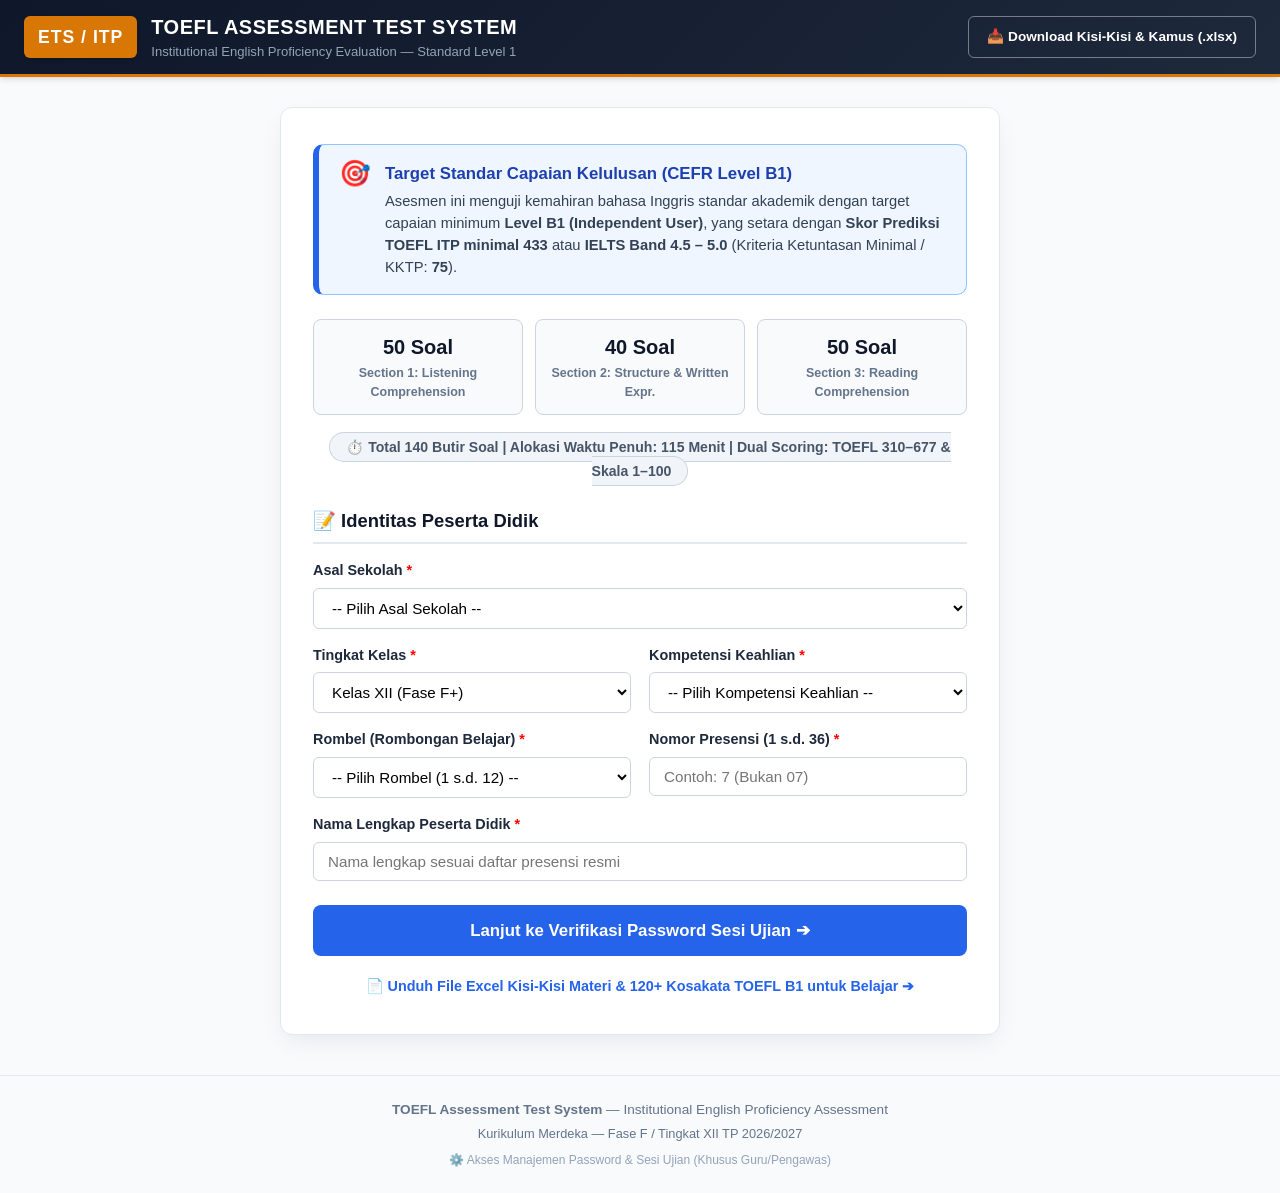
==== index.html @ 13f91c44 "feat: initial commit for TOEFL Assessment Test System (140 Authentic Questions, CEFR B1 Aligned)" ====
<!DOCTYPE html>
<html lang="id">
<head>
  <meta charset="UTF-8">
  <meta name="viewport" content="width=device-width, initial-scale=1.0">
  <title>TOEFL Assessment Test — Portal Asesmen Kemahiran Bahasa Inggris</title>
  <link rel="stylesheet" href="style.css">
  <style>
    .portal-card {
      max-width: 720px;
      margin: 30px auto;
      padding: 36px 32px;
      background: #ffffff;
      border-radius: 12px;
      box-shadow: 0 10px 25px -5px rgba(15, 23, 42, 0.08);
      border: 1.5px solid #e2e8f0;
    }
    .spec-grid {
      display: grid;
      grid-template-columns: repeat(3, 1fr);
      gap: 12px;
      margin: 20px 0;
    }
    .spec-item {
      background: #f8fafc;
      border: 1px solid #cbd5e1;
      border-radius: 8px;
      padding: 12px;
      text-align: center;
    }
    .spec-item .num {
      font-size: 1.25rem;
      font-weight: 800;
      color: #0f172a;
    }
    .spec-item .lbl {
      font-size: 0.78rem;
      color: #64748b;
      margin-top: 2px;
      font-weight: 600;
    }
    @media (max-width: 600px) {
      .spec-grid {
        grid-template-columns: 1fr;
      }
      .portal-card {
        padding: 24px 18px;
      }
    }
  </style>
</head>
<body>

  <!-- Neutral Academic Header -->
  <header>
    <div class="header-container">
      <div class="portal-brand">
        <div class="portal-logo-badge">ETS / ITP</div>
        <div class="brand-text">
          <h1>TOEFL ASSESSMENT TEST SYSTEM</h1>
          <p>Institutional English Proficiency Evaluation — Standard Level 1</p>
        </div>
      </div>
      <div class="header-actions">
        <a href="Kisi_Kisi_dan_Vocabulary_TOEFL_B1_Tingkat_XII.xlsx" download class="btn btn-outline" style="color: white; border-color: rgba(255,255,255,0.4); font-size: 0.85rem;">
          📥 Download Kisi-Kisi &amp; Kamus (.xlsx)
        </a>
      </div>
    </div>
  </header>

  <!-- Main Content -->
  <main>
    <div class="portal-card">
      
      <!-- Notice Box: CEFR Level B1 Target & IELTS Equivalence -->
      <div class="notice-box">
        <div class="notice-icon">🎯</div>
        <div>
          <div class="notice-title">Target Standar Capaian Kelulusan (CEFR Level B1)</div>
          <div class="notice-desc">
            Asesmen ini menguji kemahiran bahasa Inggris standar akademik dengan target capaian minimum <strong>Level B1 (Independent User)</strong>, yang setara dengan <strong>Skor Prediksi TOEFL ITP minimal 433</strong> atau <strong>IELTS Band 4.5 – 5.0</strong> (Kriteria Ketuntasan Minimal / KKTP: <strong>75</strong>).
          </div>
        </div>
      </div>

      <!-- Test Structure Summary -->
      <div class="spec-grid">
        <div class="spec-item">
          <div class="num">50 Soal</div>
          <div class="lbl">Section 1: Listening Comprehension</div>
        </div>
        <div class="spec-item">
          <div class="num">40 Soal</div>
          <div class="lbl">Section 2: Structure &amp; Written Expr.</div>
        </div>
        <div class="spec-item">
          <div class="num">50 Soal</div>
          <div class="lbl">Section 3: Reading Comprehension</div>
        </div>
      </div>

      <div style="text-align: center; margin: 18px 0 24px;">
        <span style="font-size: 0.88rem; font-weight: 700; color: #475569; background: #f1f5f9; padding: 6px 16px; border-radius: 20px; border: 1px solid #cbd5e1;">
          ⏱️ Total 140 Butir Soal | Alokasi Waktu Penuh: 115 Menit | Dual Scoring: TOEFL 310–677 &amp; Skala 1–100
        </span>
      </div>

      <!-- Student Identity Form -->
      <form id="portal-form" onsubmit="event.preventDefault(); goToVerification();">
        <h3 style="font-size: 1.15rem; color: var(--primary-navy); margin-bottom: 16px; border-bottom: 2px solid #e2e8f0; padding-bottom: 8px;">
          📝 Identitas Peserta Didik
        </h3>

        <!-- Asal Sekolah -->
        <div class="form-group" style="margin-bottom: 16px;">
          <label for="input-sekolah">Asal Sekolah <span style="color:red;">*</span></label>
          <select id="input-sekolah" class="form-control" required>
            <option value="">-- Pilih Asal Sekolah --</option>
            <option value="SMK Negeri 2 Pati">SMK Negeri 2 Pati</option>
            <option value="SMA Negeri 1 Bae Kudus">SMA Negeri 1 Bae Kudus</option>
          </select>
        </div>

        <div class="form-row">
          <!-- Tingkat Kelas (Default XII) -->
          <div class="form-group">
            <label for="input-tingkat">Tingkat Kelas <span style="color:red;">*</span></label>
            <select id="input-tingkat" class="form-control" required>
              <option value="X">Kelas X (Fase E)</option>
              <option value="XI">Kelas XI (Fase F)</option>
              <option value="XII" selected>Kelas XII (Fase F+)</option>
            </select>
          </div>

          <!-- Kompetensi Keahlian -->
          <div class="form-group">
            <label for="input-keahlian">Kompetensi Keahlian <span style="color:red;">*</span></label>
            <select id="input-keahlian" class="form-control" required>
              <option value="">-- Pilih Kompetensi Keahlian --</option>
              <option value="Umum">Umum / Reguler (SMA)</option>
              <option value="B">B — Desain Pemodelan &amp; Informasi Bangunan / DPIB</option>
              <option value="E">E — Teknik Elektronika (TAV / TEI)</option>
              <option value="L">L — Teknik Ketenagalistrikan (TITL)</option>
              <option value="M">M — Teknik Mesin (TPM)</option>
              <option value="O">O — Teknik Otomotif (TKRO / TBSM)</option>
              <option value="D">D — Desain Komunikasi Visual (DKV)</option>
            </select>
          </div>
        </div>

        <div class="form-row">
          <!-- Rombel (1 - 12) -->
          <div class="form-group">
            <label for="input-rombel">Rombel (Rombongan Belajar) <span style="color:red;">*</span></label>
            <select id="input-rombel" class="form-control" required>
              <option value="">-- Pilih Rombel (1 s.d. 12) --</option>
              <option value="1">Rombel 1</option>
              <option value="2">Rombel 2</option>
              <option value="3">Rombel 3</option>
              <option value="4">Rombel 4</option>
              <option value="5">Rombel 5</option>
              <option value="6">Rombel 6</option>
              <option value="7">Rombel 7</option>
              <option value="8">Rombel 8</option>
              <option value="9">Rombel 9</option>
              <option value="10">Rombel 10</option>
              <option value="11">Rombel 11</option>
              <option value="12">Rombel 12</option>
            </select>
          </div>

          <!-- Nomor Presensi -->
          <div class="form-group">
            <label for="input-presensi">Nomor Presensi (1 s.d. 36) <span style="color:red;">*</span></label>
            <input type="text" id="input-presensi" class="form-control" placeholder="Contoh: 7 (Bukan 07)" maxlength="2" required oninput="validatePresensi(this)">
          </div>
        </div>

        <!-- Nama Lengkap -->
        <div class="form-group" style="margin-bottom: 24px;">
          <label for="input-nama">Nama Lengkap Peserta Didik <span style="color:red;">*</span></label>
          <input type="text" id="input-nama" class="form-control" placeholder="Nama lengkap sesuai daftar presensi resmi" required>
        </div>

        <!-- Submit Button -->
        <button type="submit" class="btn btn-primary btn-block" style="padding: 14px; font-size: 1.05rem; border-radius: 8px;">
          Lanjut ke Verifikasi Password Sesi Ujian ➔
        </button>

        <div style="text-align: center; margin-top: 18px;">
          <a href="Kisi_Kisi_dan_Vocabulary_TOEFL_B1_Tingkat_XII.xlsx" download style="color: #2563eb; font-weight: 700; text-decoration: none; font-size: 0.9rem; display: inline-flex; align-items: center; gap: 6px;">
            📄 Unduh File Excel Kisi-Kisi Materi &amp; 120+ Kosakata TOEFL B1 untuk Belajar ➔
          </a>
        </div>
      </form>
    </div>
  </main>

  <!-- Footer -->
  <footer>
    <p><strong>TOEFL Assessment Test System</strong> — Institutional English Proficiency Assessment</p>
    <p style="font-size: 0.8rem; margin-top: 4px;">Kurikulum Merdeka — Fase F / Tingkat XII TP 2026/2027</p>
    <p style="font-size: 0.75rem; margin-top: 8px;">
      <a href="pass.html" style="color: #94a3b8; text-decoration: none;">⚙️ Akses Manajemen Password &amp; Sesi Ujian (Khusus Guru/Pengawas)</a>
    </p>
  </footer>

  <script>
    // Validasi presensi: angka 1 s.d. 36 tanpa awalan nol
    function validatePresensi(input) {
      let val = input.value.replace(/\D/g, '');
      if (val.startsWith('0')) {
        val = val.replace(/^0+/, '');
      }
      let num = parseInt(val, 10);
      if (num > 36) val = '36';
      input.value = val;
    }

    // Load data tersimpan jika siswa me-refresh
    window.addEventListener('DOMContentLoaded', () => {
      const saved = localStorage.getItem('toefl_student_info');
      if (saved) {
        try {
          const data = JSON.parse(saved);
          if (data.sekolah) document.getElementById('input-sekolah').value = data.sekolah;
          if (data.tingkat) document.getElementById('input-tingkat').value = data.tingkat;
          if (data.keahlian) document.getElementById('input-keahlian').value = data.keahlian;
          if (data.rombel) document.getElementById('input-rombel').value = data.rombel;
          if (data.presensi) document.getElementById('input-presensi').value = data.presensi;
          if (data.nama) document.getElementById('input-nama').value = data.nama;
        } catch(e) {}
      }
    });

    // Pindah ke verifikasi password sesi
    function goToVerification() {
      const sekolah = document.getElementById('input-sekolah').value;
      const tingkat = document.getElementById('input-tingkat').value;
      const keahlian = document.getElementById('input-keahlian').value;
      const rombel = document.getElementById('input-rombel').value;
      const presensi = document.getElementById('input-presensi').value.trim();
      const nama = document.getElementById('input-nama').value.trim();

      if (!sekolah || !tingkat || !keahlian || !rombel || !presensi || !nama) {
        alert("Harap lengkapi seluruh kolom identitas peserta didik!");
        return;
      }

      const studentInfo = {
        sekolah,
        tingkat,
        keahlian,
        rombel,
        presensi,
        nama
      };

      // Simpan ke localStorage dan sessionStorage
      localStorage.setItem('toefl_student_info', JSON.stringify(studentInfo));
      sessionStorage.setItem('toefl_student_info', JSON.stringify(studentInfo));

      window.location.href = 'masuk-toefl.html';
    }
  </script>
</body>
</html>
---- style.css ----
/* ==========================================================================
   TOEFL Assessment Test — Institutional English Proficiency System
   Stylesheet (Modern Academic, Neutral, Clean, Responsive)
   ========================================================================== */

:root {
  --primary-navy: #0f172a;
  --secondary-navy: #1e293b;
  --accent-blue: #2563eb;
  --accent-gold: #d97706;
  --accent-gold-light: #fef3c7;
  --success-emerald: #059669;
  --success-bg: #ecfdf5;
  --warning-amber: #f59e0b;
  --danger-rose: #e11d48;
  --bg-slate: #f8fafc;
  --card-white: #ffffff;
  --border-light: #e2e8f0;
  --border-dark: #cbd5e1;
  --text-dark: #0f172a;
  --text-muted: #64748b;
  --font-sans: 'Inter', -apple-system, BlinkMacSystemFont, 'Segoe UI', Roboto, Helvetica, Arial, sans-serif;
  --font-serif: 'Georgia', 'Cambria', 'Times New Roman', serif;
  --shadow-sm: 0 1px 3px rgba(0,0,0,0.08);
  --shadow-md: 0 4px 6px -1px rgba(0,0,0,0.1), 0 2px 4px -2px rgba(0,0,0,0.06);
  --shadow-lg: 0 10px 15px -3px rgba(0,0,0,0.1), 0 4px 6px -4px rgba(0,0,0,0.05);
  --radius-sm: 6px;
  --radius-md: 10px;
  --radius-lg: 14px;
}

* {
  box-sizing: border-box;
  margin: 0;
  padding: 0;
}

body {
  font-family: var(--font-sans);
  background-color: var(--bg-slate);
  color: var(--text-dark);
  line-height: 1.5;
  -webkit-font-smoothing: antialiased;
}

/* Header & Neutral Navigation */
header {
  background: linear-gradient(135deg, var(--primary-navy) 0%, var(--secondary-navy) 100%);
  color: #ffffff;
  border-bottom: 3px solid var(--accent-gold);
  position: sticky;
  top: 0;
  z-index: 100;
  box-shadow: var(--shadow-md);
}

.header-container {
  max-width: 1300px;
  margin: 0 auto;
  padding: 12px 24px;
  display: flex;
  justify-content: space-between;
  align-items: center;
  flex-wrap: wrap;
  gap: 12px;
}

.portal-brand {
  display: flex;
  align-items: center;
  gap: 14px;
}

.portal-logo-badge {
  background: var(--accent-gold);
  color: #ffffff;
  font-weight: 800;
  font-size: 1.1rem;
  letter-spacing: 1px;
  padding: 8px 14px;
  border-radius: var(--radius-sm);
  box-shadow: 0 2px 4px rgba(0,0,0,0.2);
}

.brand-text h1 {
  font-size: 1.25rem;
  font-weight: 700;
  letter-spacing: 0.5px;
  color: #ffffff;
}

.brand-text p {
  font-size: 0.82rem;
  color: #94a3b8;
}

.header-actions {
  display: flex;
  align-items: center;
  gap: 12px;
}

.timer-box {
  display: flex;
  align-items: center;
  gap: 8px;
  background: rgba(15, 23, 42, 0.7);
  border: 1px solid rgba(255, 255, 255, 0.25);
  padding: 6px 14px;
  border-radius: 20px;
  font-weight: 700;
  font-size: 1.05rem;
  color: #f8fafc;
  font-family: 'Courier New', Courier, monospace;
}

.timer-box.timer-warning {
  background: #b91c1c;
  color: #ffffff;
  animation: pulseWarning 1.2s infinite;
  border-color: #f87171;
}

@keyframes pulseWarning {
  0% { transform: scale(1); }
  50% { transform: scale(1.04); }
  100% { transform: scale(1); }
}

.badge-mode {
  padding: 5px 12px;
  border-radius: 20px;
  font-size: 0.8rem;
  font-weight: 700;
  background: rgba(255, 255, 255, 0.12);
  border: 1px solid rgba(255, 255, 255, 0.3);
  color: #ffffff;
}

/* Main Container */
main {
  max-width: 1300px;
  margin: 20px auto;
  padding: 0 16px;
}

/* Cards & Layout */
.card {
  background: var(--card-white);
  border: 1.5px solid var(--border-light);
  border-radius: var(--radius-md);
  box-shadow: var(--shadow-sm);
  padding: 24px;
}

/* Notice / Target Banner */
.notice-box {
  background: #eff6ff;
  border: 1.5px solid #93c5fd;
  border-left: 6px solid #2563eb;
  border-radius: var(--radius-md);
  padding: 16px 20px;
  margin-bottom: 24px;
  display: flex;
  align-items: flex-start;
  gap: 14px;
}

.notice-icon {
  font-size: 1.6rem;
  line-height: 1;
}

.notice-title {
  font-size: 1.05rem;
  font-weight: 700;
  color: #1e40af;
  margin-bottom: 4px;
}

.notice-desc {
  font-size: 0.92rem;
  color: #334155;
  line-height: 1.5;
}

/* Forms */
.form-row {
  display: grid;
  grid-template-columns: repeat(auto-fit, minmax(260px, 1fr));
  gap: 18px;
  margin-bottom: 16px;
}

.form-group {
  display: flex;
  flex-direction: column;
  gap: 6px;
}

.form-group label {
  font-weight: 700;
  font-size: 0.9rem;
  color: var(--secondary-navy);
}

.form-control {
  padding: 10px 14px;
  font-size: 0.95rem;
  font-family: inherit;
  border: 1.5px solid var(--border-dark);
  border-radius: var(--radius-sm);
  background-color: #ffffff;
  transition: border-color 0.2s, box-shadow 0.2s;
}

.form-control:focus {
  outline: none;
  border-color: var(--accent-blue);
  box-shadow: 0 0 0 3px rgba(37, 99, 235, 0.15);
}

/* Buttons */
.btn {
  display: inline-flex;
  align-items: center;
  justify-content: center;
  gap: 8px;
  padding: 10px 18px;
  font-size: 0.95rem;
  font-weight: 700;
  font-family: inherit;
  border-radius: var(--radius-sm);
  border: 1px solid transparent;
  cursor: pointer;
  transition: all 0.2s;
  text-decoration: none;
}

.btn-primary {
  background: var(--accent-blue);
  color: #ffffff;
}
.btn-primary:hover {
  background: #1d4ed8;
}

.btn-gold {
  background: linear-gradient(135deg, #d97706 0%, #b45309 100%);
  color: #ffffff;
  box-shadow: 0 4px 6px -1px rgba(217, 119, 6, 0.25);
}
.btn-gold:hover {
  background: linear-gradient(135deg, #b45309 0%, #92400e 100%);
}

.btn-outline {
  background: transparent;
  border-color: var(--border-dark);
  color: var(--secondary-navy);
}
.btn-outline:hover {
  background: #f1f5f9;
  border-color: #94a3b8;
}

.btn-success {
  background: var(--success-emerald);
  color: #ffffff;
}
.btn-success:hover {
  background: #047857;
}

.btn-block {
  width: 100%;
}

/* Section Switcher Tabs in Exam */
.section-nav-container {
  display: flex;
  gap: 8px;
  background: #ffffff;
  border: 1.5px solid var(--border-light);
  border-radius: var(--radius-md);
  padding: 8px;
  margin-bottom: 20px;
  box-shadow: var(--shadow-sm);
  overflow-x: auto;
}

.section-tab-btn {
  flex: 1;
  min-width: 200px;
  padding: 10px 16px;
  border-radius: var(--radius-sm);
  border: 1px solid transparent;
  background: #f8fafc;
  color: var(--text-muted);
  font-weight: 700;
  font-size: 0.88rem;
  cursor: pointer;
  display: flex;
  align-items: center;
  justify-content: space-between;
  transition: all 0.2s;
}

.section-tab-btn:hover {
  background: #f1f5f9;
  color: var(--text-dark);
}

.section-tab-btn.active {
  background: #eff6ff;
  border-color: #bfdbfe;
  color: #1e40af;
  box-shadow: 0 2px 4px rgba(37, 99, 235, 0.08);
}

.section-tab-btn .badge-count {
  font-size: 0.75rem;
  background: rgba(0,0,0,0.06);
  padding: 2px 8px;
  border-radius: 12px;
}
.section-tab-btn.active .badge-count {
  background: #2563eb;
  color: #ffffff;
}

/* Exam Layout */
.exam-layout {
  display: grid;
  grid-template-columns: 1fr 340px;
  gap: 20px;
  align-items: start;
}

@media (max-width: 960px) {
  .exam-layout {
    grid-template-columns: 1fr;
  }
}

/* Question Header */
.question-header {
  display: flex;
  justify-content: space-between;
  align-items: center;
  padding-bottom: 14px;
  margin-bottom: 18px;
  border-bottom: 1.5px solid var(--border-light);
  flex-wrap: wrap;
  gap: 10px;
}

.q-meta {
  display: flex;
  align-items: center;
  gap: 10px;
}

.q-number-pill {
  font-weight: 800;
  font-size: 0.95rem;
  color: #ffffff;
  background: var(--primary-navy);
  padding: 4px 12px;
  border-radius: 6px;
}

.q-section-pill {
  font-weight: 600;
  font-size: 0.82rem;
  color: var(--accent-gold);
  background: var(--accent-gold-light);
  padding: 4px 10px;
  border-radius: 6px;
}

/* Audio Player Card for Listening */
.audio-player-card {
  background: linear-gradient(135deg, #f8fafc 0%, #f1f5f9 100%);
  border: 1.5px solid #cbd5e1;
  border-radius: var(--radius-md);
  padding: 18px 20px;
  margin-bottom: 20px;
  display: flex;
  flex-direction: column;
  gap: 12px;
}

.audio-controls {
  display: flex;
  align-items: center;
  gap: 14px;
  flex-wrap: wrap;
}

.btn-play-audio {
  background: linear-gradient(135deg, #1e3a8a 0%, #1e40af 100%);
  color: #ffffff;
  border: none;
  padding: 10px 20px;
  border-radius: 8px;
  font-weight: 700;
  font-size: 0.95rem;
  cursor: pointer;
  display: flex;
  align-items: center;
  gap: 8px;
  transition: transform 0.1s, background 0.2s;
  box-shadow: 0 4px 6px -1px rgba(30, 58, 138, 0.25);
}

.btn-play-audio:hover {
  background: #1d4ed8;
  transform: translateY(-1px);
}

.btn-play-audio.playing {
  background: #dc2626;
  animation: pulseAudio 1.5s infinite;
}

@keyframes pulseAudio {
  0% { box-shadow: 0 0 0 0 rgba(220, 38, 38, 0.4); }
  70% { box-shadow: 0 0 0 10px rgba(220, 38, 38, 0); }
  100% { box-shadow: 0 0 0 0 rgba(220, 38, 38, 0); }
}

.audio-status-text {
  font-size: 0.88rem;
  color: var(--text-muted);
  font-weight: 600;
}

/* Stimulus Passage Viewer for Reading */
.stimulus-card {
  background: #ffffff;
  border: 1.5px solid #cbd5e1;
  border-radius: var(--radius-md);
  padding: 24px;
  margin-bottom: 22px;
  box-shadow: inset 0 2px 4px rgba(0,0,0,0.02);
}

.stimulus-title {
  font-size: 1.15rem;
  font-weight: 800;
  color: var(--primary-navy);
  margin-bottom: 6px;
}

.stimulus-source {
  font-size: 0.8rem;
  color: #64748b;
  font-style: italic;
  margin-bottom: 16px;
  padding-bottom: 10px;
  border-bottom: 1px solid #e2e8f0;
}

.stimulus-body {
  font-family: var(--font-serif);
  font-size: 1.05rem;
  line-height: 1.75;
  color: #1e293b;
}

.stimulus-body p {
  margin-bottom: 14px;
  text-align: justify;
}

.line-num {
  font-family: 'Courier New', Courier, monospace;
  font-size: 0.75rem;
  font-weight: 700;
  color: #94a3b8;
  user-select: none;
  margin-right: 8px;
  padding: 2px 4px;
  background: #f1f5f9;
  border-radius: 4px;
}

/* Structure Part B: Underlined Error Identification Formatting */
.toefl-err {
  display: inline-block;
  text-decoration: underline;
  text-decoration-thickness: 1.5px;
  text-underline-offset: 4px;
  font-weight: 600;
  position: relative;
  padding: 0 4px;
}

.toefl-err::after {
  content: "(" attr(data-opt) ")";
  display: block;
  font-size: 0.72rem;
  font-weight: 800;
  color: #1e40af;
  text-align: center;
  line-height: 1;
  margin-top: 2px;
  text-decoration: none;
}

/* Question Prompt */
.question-prompt {
  font-size: 1.05rem;
  font-weight: 600;
  color: var(--text-dark);
  margin-bottom: 18px;
  line-height: 1.6;
}

/* Options Container */
.options-grid {
  display: flex;
  flex-direction: column;
  gap: 10px;
}

.option-card {
  display: flex;
  align-items: flex-start;
  gap: 12px;
  padding: 12px 16px;
  background: #ffffff;
  border: 1.5px solid var(--border-light);
  border-radius: var(--radius-sm);
  cursor: pointer;
  transition: all 0.15s ease;
  user-select: none;
}

.option-card:hover {
  background: #f8fafc;
  border-color: #94a3b8;
}

.option-card.selected {
  background: #eff6ff;
  border-color: #2563eb;
  box-shadow: 0 0 0 1px #2563eb;
}

.opt-badge {
  flex-shrink: 0;
  width: 28px;
  height: 28px;
  display: flex;
  align-items: center;
  justify-content: center;
  background: #f1f5f9;
  border: 1.5px solid #cbd5e1;
  border-radius: 50%;
  font-weight: 700;
  font-size: 0.88rem;
  color: var(--secondary-navy);
  transition: all 0.15s;
}

.option-card.selected .opt-badge {
  background: #2563eb;
  border-color: #2563eb;
  color: #ffffff;
}

.opt-text {
  font-size: 0.96rem;
  color: #1e293b;
  line-height: 1.5;
  padding-top: 2px;
}

/* Action Navigation Buttons */
.q-actions-bar {
  display: flex;
  justify-content: space-between;
  align-items: center;
  margin-top: 24px;
  padding-top: 18px;
  border-top: 1.5px solid var(--border-light);
  flex-wrap: wrap;
  gap: 10px;
}

/* Right Navigation Sidebar: 140 Questions Grid */
.nav-sidebar {
  position: sticky;
  top: 80px;
  display: flex;
  flex-direction: column;
  gap: 14px;
}

.nav-grid-box {
  background: #ffffff;
  border: 1.5px solid var(--border-light);
  border-radius: var(--radius-md);
  padding: 18px;
  box-shadow: var(--shadow-sm);
}

.nav-grid-header {
  display: flex;
  justify-content: space-between;
  align-items: center;
  margin-bottom: 12px;
  font-size: 0.88rem;
  font-weight: 700;
  color: var(--secondary-navy);
}

.nav-legend {
  display: flex;
  flex-wrap: wrap;
  gap: 10px;
  margin-bottom: 14px;
  padding-bottom: 12px;
  border-bottom: 1px solid #e2e8f0;
  font-size: 0.78rem;
  color: var(--text-muted);
}

.legend-item {
  display: flex;
  align-items: center;
  gap: 6px;
}

.legend-dot {
  width: 12px;
  height: 12px;
  border-radius: 3px;
}

.q-grid {
  display: grid;
  grid-template-columns: repeat(5, 1fr);
  gap: 6px;
  max-height: 380px;
  overflow-y: auto;
  padding-right: 4px;
}

.q-grid-btn {
  aspect-ratio: 1;
  border: 1.5px solid #cbd5e1;
  background: #ffffff;
  border-radius: 6px;
  font-size: 0.8rem;
  font-weight: 700;
  color: var(--secondary-navy);
  cursor: pointer;
  display: flex;
  align-items: center;
  justify-content: center;
  transition: all 0.1s;
  position: relative;
}

.q-grid-btn:hover {
  border-color: #64748b;
  background: #f8fafc;
}

.q-grid-btn.current {
  background: #0f172a !important;
  color: #ffffff !important;
  border-color: #0f172a !important;
  box-shadow: 0 0 0 2px #d97706;
}

.q-grid-btn.answered {
  background: #ecfdf5;
  border-color: #10b981;
  color: #065f46;
}

.q-grid-btn.flagged {
  background: #fef3c7;
  border-color: #f59e0b;
  color: #92400e;
}

.q-grid-btn.flagged::after {
  content: "";
  position: absolute;
  top: 2px;
  right: 2px;
  width: 6px;
  height: 6px;
  background: #d97706;
  border-radius: 50%;
}

/* Modals & Popups */
.modal-overlay {
  position: fixed;
  inset: 0;
  background: rgba(15, 23, 42, 0.75);
  backdrop-filter: blur(4px);
  z-index: 1000;
  display: none;
  align-items: center;
  justify-content: center;
  padding: 20px;
}

.modal-content {
  background: #ffffff;
  border-radius: var(--radius-lg);
  max-width: 620px;
  width: 100%;
  max-height: 90vh;
  overflow-y: auto;
  box-shadow: 0 25px 50px -12px rgba(0,0,0,0.25);
  border: 1px solid #cbd5e1;
  padding: 30px;
}

/* Score Certificate Modal */
.score-card {
  text-align: center;
  padding: 10px 0;
}

.score-badge-circle {
  width: 130px;
  height: 130px;
  margin: 0 auto 16px;
  border-radius: 50%;
  background: linear-gradient(135deg, #1e3a8a 0%, #0f172a 100%);
  border: 4px solid var(--accent-gold);
  color: #ffffff;
  display: flex;
  flex-direction: column;
  align-items: center;
  justify-content: center;
  box-shadow: var(--shadow-md);
}

.score-badge-circle .num {
  font-size: 2.2rem;
  font-weight: 800;
  line-height: 1;
}

.score-badge-circle .sub {
  font-size: 0.72rem;
  letter-spacing: 1px;
  color: #cbd5e1;
  margin-top: 4px;
}

.section-score-breakdown {
  display: grid;
  grid-template-columns: repeat(3, 1fr);
  gap: 10px;
  margin: 20px 0;
}

.section-score-box {
  background: #f8fafc;
  border: 1.5px solid #e2e8f0;
  border-radius: var(--radius-sm);
  padding: 10px 8px;
}

.section-score-box .label {
  font-size: 0.75rem;
  color: var(--text-muted);
  font-weight: 600;
}

.section-score-box .val {
  font-size: 1.25rem;
  font-weight: 800;
  color: var(--primary-navy);
  margin-top: 2px;
}

.cefr-pill {
  display: inline-block;
  padding: 6px 16px;
  border-radius: 20px;
  font-weight: 800;
  font-size: 0.92rem;
  margin: 10px 0;
}

.cefr-b1 {
  background: #dcfce7;
  color: #15803d;
  border: 1px solid #86efac;
}

.cefr-b2 {
  background: #eff6ff;
  color: #1d4ed8;
  border: 1px solid #93c5fd;
}

.cefr-a2 {
  background: #fef3c7;
  color: #b45309;
  border: 1px solid #fcd34d;
}

/* Footer */
footer {
  text-align: center;
  padding: 24px 16px;
  font-size: 0.85rem;
  color: #64748b;
  border-top: 1px solid var(--border-light);
  margin-top: 40px;
}
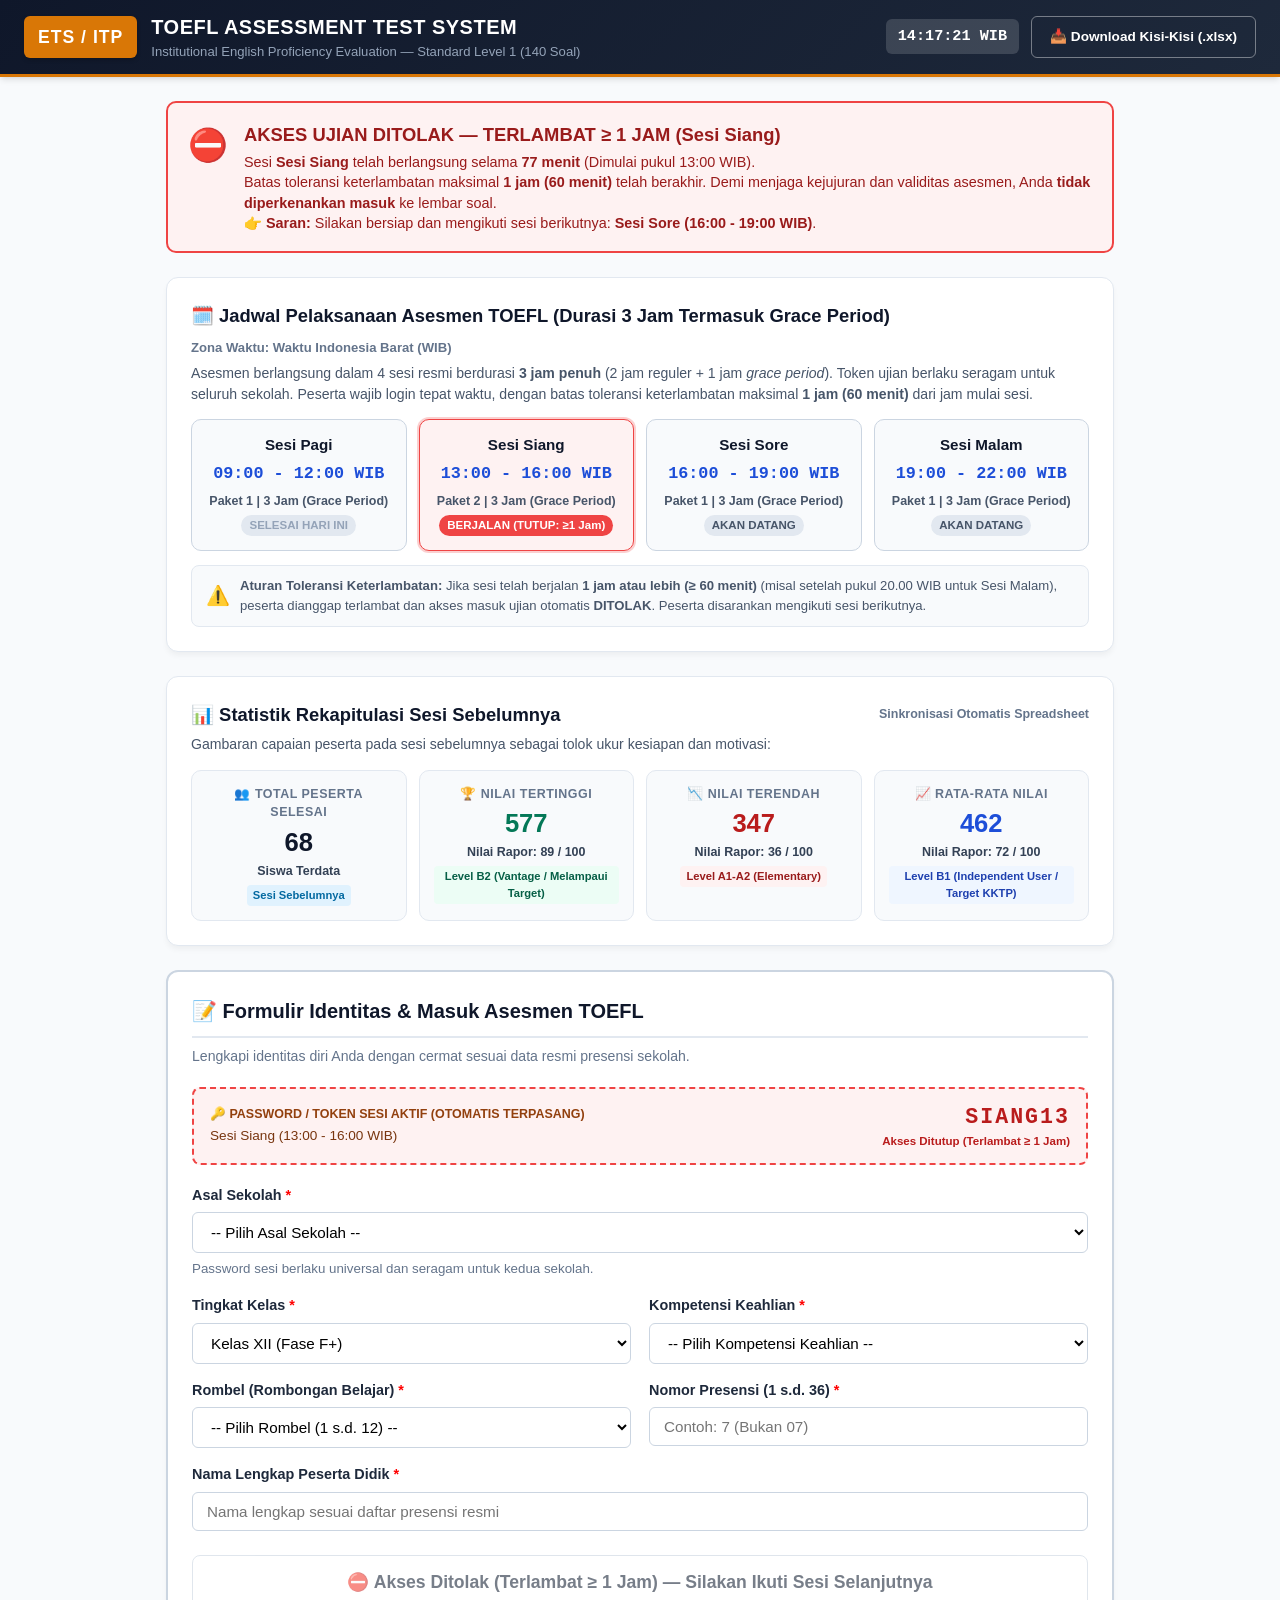
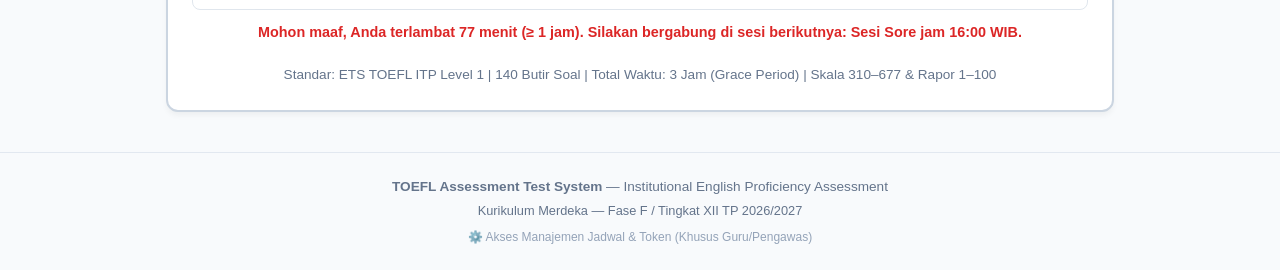
==== commit 86e1ff0a: "feat: implement 4-session schedule with 1h grace period, 1h late tolerance, auto-token and previous " ====
--- a/index.html
+++ b/index.html
@@ -3,114 +3,331 @@
 <head>
   <meta charset="UTF-8">
   <meta name="viewport" content="width=device-width, initial-scale=1.0">
-  <title>TOEFL Assessment Test — Portal Asesmen Kemahiran Bahasa Inggris</title>
+  <title>Portal Resmi &amp; Informasi Jadwal — TOEFL Assessment Test</title>
   <link rel="stylesheet" href="style.css">
   <style>
-    .portal-card {
-      max-width: 720px;
-      margin: 30px auto;
-      padding: 36px 32px;
+    .portal-wrapper {
+      max-width: 980px;
+      margin: 24px auto;
+      padding: 0 16px;
+    }
+    .info-card {
       background: #ffffff;
       border-radius: 12px;
-      box-shadow: 0 10px 25px -5px rgba(15, 23, 42, 0.08);
+      padding: 24px;
+      margin-bottom: 24px;
       border: 1.5px solid #e2e8f0;
-    }
-    .spec-grid {
+      box-shadow: 0 4px 6px -1px rgba(0,0,0,0.05);
+    }
+    
+    /* Live Status Banner */
+    .status-banner {
+      border-radius: 10px;
+      padding: 18px 20px;
+      margin-bottom: 24px;
+      display: flex;
+      align-items: flex-start;
+      gap: 16px;
+    }
+    .banner-active {
+      background: #ecfdf5;
+      border: 2px solid #10b981;
+      color: #065f46;
+    }
+    .banner-late {
+      background: #fef2f2;
+      border: 2px solid #ef4444;
+      color: #991b1b;
+    }
+    .banner-waiting {
+      background: #eff6ff;
+      border: 2px solid #3b82f6;
+      color: #1e40af;
+    }
+    
+    /* Schedule Grid */
+    .schedule-grid {
       display: grid;
-      grid-template-columns: repeat(3, 1fr);
+      grid-template-columns: repeat(4, 1fr);
       gap: 12px;
-      margin: 20px 0;
-    }
-    .spec-item {
+      margin-top: 14px;
+    }
+    .schedule-card {
       background: #f8fafc;
-      border: 1px solid #cbd5e1;
+      border: 1.5px solid #cbd5e1;
+      border-radius: 10px;
+      padding: 14px 12px;
+      text-align: center;
+      position: relative;
+      transition: all 0.2s ease;
+    }
+    .schedule-card.is-current {
+      background: #f0fdf4;
+      border-color: #22c55e;
+      box-shadow: 0 0 0 2px rgba(34, 197, 94, 0.25);
+    }
+    .schedule-card.is-current-late {
+      background: #fef2f2;
+      border-color: #ef4444;
+      box-shadow: 0 0 0 2px rgba(239, 68, 68, 0.25);
+    }
+    .sched-title {
+      font-weight: 800;
+      font-size: 0.95rem;
+      color: #0f172a;
+      margin-bottom: 4px;
+    }
+    .sched-time {
+      font-family: monospace;
+      font-size: 1.05rem;
+      font-weight: 700;
+      color: #1d4ed8;
+      margin-bottom: 6px;
+    }
+    .sched-badge {
+      display: inline-block;
+      font-size: 0.72rem;
+      font-weight: 700;
+      padding: 2px 8px;
+      border-radius: 12px;
+      margin-top: 4px;
+    }
+    .badge-ongoing {
+      background: #10b981;
+      color: white;
+    }
+    .badge-closed {
+      background: #ef4444;
+      color: white;
+    }
+    .badge-upcoming {
+      background: #e2e8f0;
+      color: #475569;
+    }
+    .badge-passed {
+      background: #e2e8f0;
+      color: #94a3b8;
+    }
+
+    /* Stats Grid */
+    .stats-grid {
+      display: grid;
+      grid-template-columns: repeat(4, 1fr);
+      gap: 12px;
+      margin-top: 14px;
+    }
+    .stat-box {
+      background: #f8fafc;
+      border: 1px solid #e2e8f0;
+      border-radius: 10px;
+      padding: 14px;
+      text-align: center;
+    }
+    .stat-label {
+      font-size: 0.78rem;
+      font-weight: 700;
+      color: #64748b;
+      text-transform: uppercase;
+      letter-spacing: 0.5px;
+      margin-bottom: 6px;
+    }
+    .stat-main {
+      font-size: 1.6rem;
+      font-weight: 900;
+      color: #0f172a;
+      line-height: 1.1;
+    }
+    .stat-sub {
+      font-size: 0.78rem;
+      color: #334155;
+      margin-top: 6px;
+      font-weight: 600;
+    }
+    .stat-badge {
+      display: inline-block;
+      font-size: 0.7rem;
+      font-weight: 700;
+      padding: 2px 6px;
+      border-radius: 4px;
+      background: #e0e7ff;
+      color: #3730a3;
+      margin-top: 4px;
+    }
+
+    /* Auto Token Input Box */
+    .token-display-box {
+      background: #fef3c7;
+      border: 2px dashed #f59e0b;
       border-radius: 8px;
-      padding: 12px;
-      text-align: center;
-    }
-    .spec-item .num {
-      font-size: 1.25rem;
-      font-weight: 800;
-      color: #0f172a;
-    }
-    .spec-item .lbl {
-      font-size: 0.78rem;
-      color: #64748b;
-      margin-top: 2px;
-      font-weight: 600;
-    }
-    @media (max-width: 600px) {
-      .spec-grid {
+      padding: 12px 16px;
+      margin-bottom: 20px;
+      display: flex;
+      align-items: center;
+      justify-content: space-between;
+      flex-wrap: wrap;
+      gap: 10px;
+    }
+    .token-code {
+      font-family: monospace;
+      font-size: 1.35rem;
+      font-weight: 900;
+      letter-spacing: 2px;
+      color: #92400e;
+    }
+
+    @media (max-width: 768px) {
+      .schedule-grid, .stats-grid {
+        grid-template-columns: repeat(2, 1fr);
+      }
+    }
+    @media (max-width: 480px) {
+      .schedule-grid, .stats-grid {
         grid-template-columns: 1fr;
-      }
-      .portal-card {
-        padding: 24px 18px;
       }
     }
   </style>
 </head>
 <body>
 
-  <!-- Neutral Academic Header -->
+  <!-- Header -->
   <header>
     <div class="header-container">
       <div class="portal-brand">
         <div class="portal-logo-badge">ETS / ITP</div>
         <div class="brand-text">
           <h1>TOEFL ASSESSMENT TEST SYSTEM</h1>
-          <p>Institutional English Proficiency Evaluation — Standard Level 1</p>
+          <p>Institutional English Proficiency Evaluation — Standard Level 1 (140 Soal)</p>
         </div>
       </div>
       <div class="header-actions">
+        <span id="live-wib-clock" style="font-family: monospace; font-size: 0.95rem; font-weight: 700; background: rgba(255,255,255,0.15); padding: 6px 12px; border-radius: 6px;">
+          --:--:-- WIB
+        </span>
         <a href="Kisi_Kisi_dan_Vocabulary_TOEFL_B1_Tingkat_XII.xlsx" download class="btn btn-outline" style="color: white; border-color: rgba(255,255,255,0.4); font-size: 0.85rem;">
-          📥 Download Kisi-Kisi &amp; Kamus (.xlsx)
+          📥 Download Kisi-Kisi (.xlsx)
         </a>
       </div>
     </div>
   </header>
 
-  <!-- Main Content -->
-  <main>
-    <div class="portal-card">
-      
-      <!-- Notice Box: CEFR Level B1 Target & IELTS Equivalence -->
-      <div class="notice-box">
-        <div class="notice-icon">🎯</div>
+  <main class="portal-wrapper">
+
+    <!-- 1. LIVE SESSION STATUS BANNER -->
+    <div id="live-session-banner" class="status-banner banner-waiting">
+      <div style="font-size: 2rem;" id="banner-icon">⏳</div>
+      <div style="flex: 1;">
+        <h3 id="banner-title" style="font-size: 1.15rem; margin-bottom: 4px;">Memuat Status Sesi Ujian...</h3>
+        <p id="banner-desc" style="font-size: 0.9rem; line-height: 1.4;">
+          Sistem sedang memverifikasi jadwal aktif terhadap waktu server WIB.
+        </p>
+      </div>
+    </div>
+
+    <!-- 2. INFORMASI JADWAL UJIAN RESMI (3 JAM DENGAN GRACE PERIOD) -->
+    <div class="info-card">
+      <div style="display: flex; justify-content: space-between; align-items: center; flex-wrap: wrap; gap: 8px;">
+        <h3 style="font-size: 1.15rem; color: var(--primary-navy); display: flex; align-items: center; gap: 8px;">
+          <span>🗓️ Jadwal Pelaksanaan Asesmen TOEFL (Durasi 3 Jam Termasuk Grace Period)</span>
+        </h3>
+        <span style="font-size: 0.82rem; color: #64748b; font-weight: 600;">
+          Zona Waktu: Waktu Indonesia Barat (WIB)
+        </span>
+      </div>
+      <p style="font-size: 0.88rem; color: #475569; margin-top: 6px;">
+        Asesmen berlangsung dalam 4 sesi resmi berdurasi <strong>3 jam penuh</strong> (2 jam reguler + 1 jam <em>grace period</em>). Token ujian berlaku seragam untuk seluruh sekolah. Peserta wajib login tepat waktu, dengan batas toleransi keterlambatan maksimal <strong>1 jam (60 menit)</strong> dari jam mulai sesi.
+      </p>
+
+      <!-- Grid 4 Sesi -->
+      <div class="schedule-grid" id="schedule-cards-container">
+        <!-- Rendered by JavaScript -->
+      </div>
+
+      <div style="margin-top: 14px; background: #f8fafc; border: 1px solid #e2e8f0; border-radius: 8px; padding: 10px 14px; font-size: 0.82rem; color: #475569; display: flex; align-items: center; gap: 10px;">
+        <span style="font-size: 1.2rem;">⚠️</span>
         <div>
-          <div class="notice-title">Target Standar Capaian Kelulusan (CEFR Level B1)</div>
-          <div class="notice-desc">
-            Asesmen ini menguji kemahiran bahasa Inggris standar akademik dengan target capaian minimum <strong>Level B1 (Independent User)</strong>, yang setara dengan <strong>Skor Prediksi TOEFL ITP minimal 433</strong> atau <strong>IELTS Band 4.5 – 5.0</strong> (Kriteria Ketuntasan Minimal / KKTP: <strong>75</strong>).
+          <strong>Aturan Toleransi Keterlambatan:</strong> Jika sesi telah berjalan <strong>1 jam atau lebih (≥ 60 menit)</strong> (misal setelah pukul 20.00 WIB untuk Sesi Malam), peserta dianggap terlambat dan akses masuk ujian otomatis <strong>DITOLAK</strong>. Peserta disarankan mengikuti sesi berikutnya.
+        </div>
+      </div>
+    </div>
+
+    <!-- 3. STATISTIK SESI SEBELUMNYA -->
+    <div class="info-card">
+      <div style="display: flex; justify-content: space-between; align-items: center; flex-wrap: wrap; gap: 8px;">
+        <h3 style="font-size: 1.15rem; color: var(--primary-navy); display: flex; align-items: center; gap: 8px;">
+          <span>📊 Statistik Rekapitulasi Sesi Sebelumnya</span>
+        </h3>
+        <span id="stats-update-time" style="font-size: 0.78rem; color: #64748b; font-weight: 600;">
+          Sinkronisasi Otomatis Spreadsheet
+        </span>
+      </div>
+      <p style="font-size: 0.88rem; color: #475569; margin-top: 6px;">
+        Gambaran capaian peserta pada sesi sebelumnya sebagai tolok ukur kesiapan dan motivasi:
+      </p>
+
+      <div class="stats-grid">
+        <!-- Jumlah Peserta -->
+        <div class="stat-box">
+          <div class="stat-label">👥 Total Peserta Selesai</div>
+          <div class="stat-main" id="stat-total-peserta">--</div>
+          <div class="stat-sub">Siswa Terdata</div>
+          <div class="stat-badge" style="background:#e0f2fe; color:#0369a1;">Sesi Sebelumnya</div>
+        </div>
+
+        <!-- Nilai Tertinggi -->
+        <div class="stat-box">
+          <div class="stat-label">🏆 Nilai Tertinggi</div>
+          <div class="stat-main" style="color: #047857;" id="stat-highest-toefl">--</div>
+          <div class="stat-sub">Nilai Rapor: <strong id="stat-highest-scale">--</strong> / 100</div>
+          <div class="stat-badge" style="background:#ecfdf5; color:#065f46;" id="stat-highest-cefr">--</div>
+        </div>
+
+        <!-- Nilai Terendah -->
+        <div class="stat-box">
+          <div class="stat-label">📉 Nilai Terendah</div>
+          <div class="stat-main" style="color: #b91c1c;" id="stat-lowest-toefl">--</div>
+          <div class="stat-sub">Nilai Rapor: <strong id="stat-lowest-scale">--</strong> / 100</div>
+          <div class="stat-badge" style="background:#fef2f2; color:#991b1b;" id="stat-lowest-cefr">--</div>
+        </div>
+
+        <!-- Rata-Rata Nilai -->
+        <div class="stat-box">
+          <div class="stat-label">📈 Rata-Rata Nilai</div>
+          <div class="stat-main" style="color: #1d4ed8;" id="stat-avg-toefl">--</div>
+          <div class="stat-sub">Nilai Rapor: <strong id="stat-avg-scale">--</strong> / 100</div>
+          <div class="stat-badge" style="background:#eff6ff; color:#1e40af;" id="stat-avg-cefr">--</div>
+        </div>
+      </div>
+    </div>
+
+    <!-- 4. FORMULIR IDENTITAS & TOKEN OTOMATIS -->
+    <div class="info-card" id="form-card" style="border: 2px solid #cbd5e1;">
+      <h3 style="font-size: 1.25rem; color: var(--primary-navy); margin-bottom: 8px; border-bottom: 2px solid #e2e8f0; padding-bottom: 10px;">
+        📝 Formulir Identitas &amp; Masuk Asesmen TOEFL
+      </h3>
+      <p style="font-size: 0.88rem; color: #64748b; margin-bottom: 20px;">
+        Lengkapi identitas diri Anda dengan cermat sesuai data resmi presensi sekolah.
+      </p>
+
+      <!-- Kotak Password / Token Otomatis -->
+      <div id="token-box-wrapper" class="token-display-box">
+        <div>
+          <div style="font-size: 0.78rem; text-transform: uppercase; font-weight: 800; color: #92400e;">
+            🔑 Password / Token Sesi Aktif (Otomatis Terpasang)
           </div>
-        </div>
-      </div>
-
-      <!-- Test Structure Summary -->
-      <div class="spec-grid">
-        <div class="spec-item">
-          <div class="num">50 Soal</div>
-          <div class="lbl">Section 1: Listening Comprehension</div>
-        </div>
-        <div class="spec-item">
-          <div class="num">40 Soal</div>
-          <div class="lbl">Section 2: Structure &amp; Written Expr.</div>
-        </div>
-        <div class="spec-item">
-          <div class="num">50 Soal</div>
-          <div class="lbl">Section 3: Reading Comprehension</div>
-        </div>
-      </div>
-
-      <div style="text-align: center; margin: 18px 0 24px;">
-        <span style="font-size: 0.88rem; font-weight: 700; color: #475569; background: #f1f5f9; padding: 6px 16px; border-radius: 20px; border: 1px solid #cbd5e1;">
-          ⏱️ Total 140 Butir Soal | Alokasi Waktu Penuh: 115 Menit | Dual Scoring: TOEFL 310–677 &amp; Skala 1–100
-        </span>
-      </div>
-
-      <!-- Student Identity Form -->
-      <form id="portal-form" onsubmit="event.preventDefault(); goToVerification();">
-        <h3 style="font-size: 1.15rem; color: var(--primary-navy); margin-bottom: 16px; border-bottom: 2px solid #e2e8f0; padding-bottom: 8px;">
-          📝 Identitas Peserta Didik
-        </h3>
+          <div style="font-size: 0.85rem; color: #78350f; margin-top: 2px;" id="token-session-name">
+            Sesi Sedang Berjalan
+          </div>
+        </div>
+        <div style="text-align: right;">
+          <span class="token-code" id="display-auto-token">------</span>
+          <div style="font-size: 0.72rem; color: #92400e; font-weight: 700;" id="token-late-countdown">
+            Toleransi Aktif
+          </div>
+        </div>
+      </div>
+
+      <form id="portal-form" onsubmit="event.preventDefault(); handleStartExam();">
+        <input type="hidden" id="input-token-auto" value="">
 
         <!-- Asal Sekolah -->
         <div class="form-group" style="margin-bottom: 16px;">
@@ -120,16 +337,17 @@
             <option value="SMK Negeri 2 Pati">SMK Negeri 2 Pati</option>
             <option value="SMA Negeri 1 Bae Kudus">SMA Negeri 1 Bae Kudus</option>
           </select>
+          <small style="color: #64748b;">Password sesi berlaku universal dan seragam untuk kedua sekolah.</small>
         </div>
 
         <div class="form-row">
-          <!-- Tingkat Kelas (Default XII) -->
+          <!-- Tingkat Kelas -->
           <div class="form-group">
             <label for="input-tingkat">Tingkat Kelas <span style="color:red;">*</span></label>
             <select id="input-tingkat" class="form-control" required>
+              <option value="XII" selected>Kelas XII (Fase F+)</option>
+              <option value="XI">Kelas XI (Fase F)</option>
               <option value="X">Kelas X (Fase E)</option>
-              <option value="XI">Kelas XI (Fase F)</option>
-              <option value="XII" selected>Kelas XII (Fase F+)</option>
             </select>
           </div>
 
@@ -184,17 +402,22 @@
         </div>
 
         <!-- Submit Button -->
-        <button type="submit" class="btn btn-primary btn-block" style="padding: 14px; font-size: 1.05rem; border-radius: 8px;">
-          Lanjut ke Verifikasi Password Sesi Ujian ➔
+        <button type="submit" id="btn-submit-exam" class="btn btn-primary btn-block" style="padding: 16px; font-size: 1.1rem; border-radius: 8px;">
+          🚀 Masuk &amp; Mulai Pengerjaan Soal TOEFL (140 Soal) ➔
         </button>
 
+        <div id="btn-disabled-notice" style="display: none; margin-top: 12px; text-align: center; color: #dc2626; font-size: 0.9rem; font-weight: 700;">
+          <!-- Populated when late or waiting -->
+        </div>
+
         <div style="text-align: center; margin-top: 18px;">
-          <a href="Kisi_Kisi_dan_Vocabulary_TOEFL_B1_Tingkat_XII.xlsx" download style="color: #2563eb; font-weight: 700; text-decoration: none; font-size: 0.9rem; display: inline-flex; align-items: center; gap: 6px;">
-            📄 Unduh File Excel Kisi-Kisi Materi &amp; 120+ Kosakata TOEFL B1 untuk Belajar ➔
-          </a>
+          <span style="font-size: 0.85rem; color: #64748b;">
+            Standar: ETS TOEFL ITP Level 1 | 140 Butir Soal | Total Waktu: 3 Jam (Grace Period) | Skala 310–677 &amp; Rapor 1–100
+          </span>
         </div>
       </form>
     </div>
+
   </main>
 
   <!-- Footer -->
@@ -202,9 +425,12 @@
     <p><strong>TOEFL Assessment Test System</strong> — Institutional English Proficiency Assessment</p>
     <p style="font-size: 0.8rem; margin-top: 4px;">Kurikulum Merdeka — Fase F / Tingkat XII TP 2026/2027</p>
     <p style="font-size: 0.75rem; margin-top: 8px;">
-      <a href="pass.html" style="color: #94a3b8; text-decoration: none;">⚙️ Akses Manajemen Password &amp; Sesi Ujian (Khusus Guru/Pengawas)</a>
+      <a href="pass.html" style="color: #94a3b8; text-decoration: none;">⚙️ Akses Manajemen Jadwal &amp; Token (Khusus Guru/Pengawas)</a>
     </p>
   </footer>
+
+  <!-- Module Konfigurasi Jadwal Bersama -->
+  <script src="schedule-config.js"></script>
 
   <script>
     // Validasi presensi: angka 1 s.d. 36 tanpa awalan nol
@@ -218,33 +444,217 @@
       input.value = val;
     }
 
-    // Load data tersimpan jika siswa me-refresh
-    window.addEventListener('DOMContentLoaded', () => {
-      const saved = localStorage.getItem('toefl_student_info');
-      if (saved) {
-        try {
-          const data = JSON.parse(saved);
-          if (data.sekolah) document.getElementById('input-sekolah').value = data.sekolah;
-          if (data.tingkat) document.getElementById('input-tingkat').value = data.tingkat;
-          if (data.keahlian) document.getElementById('input-keahlian').value = data.keahlian;
-          if (data.rombel) document.getElementById('input-rombel').value = data.rombel;
-          if (data.presensi) document.getElementById('input-presensi').value = data.presensi;
-          if (data.nama) document.getElementById('input-nama').value = data.nama;
-        } catch(e) {}
-      }
-    });
-
-    // Pindah ke verifikasi password sesi
-    function goToVerification() {
+    // Update Jam & Evaluasi Jadwal Setiap Detik
+    function tick() {
+      const wib = getWIBDate();
+      const clockEl = document.getElementById('live-wib-clock');
+      if (clockEl) {
+        clockEl.textContent = formatWIBTime(wib);
+      }
+      refreshScheduleUI();
+    }
+
+    // Refresh Tampilan Jadwal & Status
+    function refreshScheduleUI() {
+      const status = evaluateCurrentSchedule();
+      const banner = document.getElementById('live-session-banner');
+      const icon = document.getElementById('banner-icon');
+      const title = document.getElementById('banner-title');
+      const desc = document.getElementById('banner-desc');
+      const tokenDisplay = document.getElementById('display-auto-token');
+      const tokenSessName = document.getElementById('token-session-name');
+      const tokenLateCount = document.getElementById('token-late-countdown');
+      const tokenHidden = document.getElementById('input-token-auto');
+      const submitBtn = document.getElementById('btn-submit-exam');
+      const noticeDiv = document.getElementById('btn-disabled-notice');
+      const tokenWrapper = document.getElementById('token-box-wrapper');
+
+      // 1. Logika Sesi Aktif
+      if (status.activeSession) {
+        const s = status.activeSession;
+        tokenHidden.value = s.token;
+        tokenDisplay.textContent = s.token;
+        tokenSessName.textContent = `${s.name} (${s.start} - ${s.end} WIB)`;
+
+        if (status.isLate) {
+          // TERLAMBAT >= 1 JAM (60 MENIT) -> DITOLAK
+          banner.className = 'status-banner banner-late';
+          icon.textContent = '⛔';
+          title.textContent = `AKSES UJIAN DITOLAK — TERLAMBAT ≥ 1 JAM (${s.name})`;
+          desc.innerHTML = `
+            Sesi <strong>${s.name}</strong> telah berlangsung selama <strong>${status.elapsedMinutes} menit</strong> (Dimulai pukul ${s.start} WIB).<br>
+            Batas toleransi keterlambatan maksimal <strong>1 jam (60 menit)</strong> telah berakhir. Demi menjaga kejujuran dan validitas asesmen, Anda <strong>tidak diperkenankan masuk</strong> ke lembar soal.<br>
+            👉 <strong>Saran:</strong> Silakan bersiap dan mengikuti sesi berikutnya: <strong>${status.nextSession ? status.nextSession.name + ' (' + status.nextSession.start + ' - ' + status.nextSession.end + ' WIB)' : 'Sesi Selanjutnya'}</strong>.
+          `;
+
+          tokenWrapper.style.background = '#fef2f2';
+          tokenWrapper.style.borderColor = '#ef4444';
+          tokenDisplay.style.color = '#b91c1c';
+          tokenLateCount.textContent = 'Akses Ditutup (Terlambat ≥ 1 Jam)';
+          tokenLateCount.style.color = '#b91c1c';
+
+          submitBtn.disabled = true;
+          submitBtn.className = 'btn btn-outline btn-block';
+          submitBtn.style.cursor = 'not-allowed';
+          submitBtn.style.opacity = '0.6';
+          submitBtn.textContent = '⛔ Akses Ditolak (Terlambat ≥ 1 Jam) — Silakan Ikuti Sesi Selanjutnya';
+
+          noticeDiv.style.display = 'block';
+          noticeDiv.textContent = `Mohon maaf, Anda terlambat ${status.elapsedMinutes} menit (≥ 1 jam). Silakan bergabung di sesi berikutnya: ${status.nextSession ? status.nextSession.name + ' jam ' + status.nextSession.start + ' WIB' : '-'}.`;
+
+        } else {
+          // MASIH BOLEH MASUK (< 1 JAM)
+          banner.className = 'status-banner banner-active';
+          icon.textContent = '🟢';
+          title.textContent = `SESI UJIAN AKTIF: ${s.name} (${s.start} - ${s.end} WIB)`;
+          desc.innerHTML = `
+            Sesi ujian sedang berlangsung (Total 3 Jam pengerjaan). Pintu masuk dibuka! Sisa waktu toleransi masuk: <strong>${status.remainingLateWindow} menit lagi</strong>.<br>
+            Token resmi (<strong>${s.token}</strong>) telah otomatis disematkan pada formulir pendaftaran di bawah ini.
+          `;
+
+          tokenWrapper.style.background = '#ecfdf5';
+          tokenWrapper.style.borderColor = '#10b981';
+          tokenDisplay.style.color = '#047857';
+          tokenLateCount.textContent = `Sisa Toleransi Masuk: ${status.remainingLateWindow} Menit`;
+          tokenLateCount.style.color = '#047857';
+
+          submitBtn.disabled = false;
+          submitBtn.className = 'btn btn-primary btn-block';
+          submitBtn.style.cursor = 'pointer';
+          submitBtn.style.opacity = '1';
+          submitBtn.textContent = '🚀 Masuk & Mulai Pengerjaan Soal TOEFL (140 Soal) ➔';
+
+          noticeDiv.style.display = 'none';
+        }
+      } else {
+        // BELUM ADA SESI BERJALAN (WAITING)
+        banner.className = 'status-banner banner-waiting';
+        icon.textContent = '⏳';
+        
+        let nextText = "Belum ada jadwal sesi.";
+        if (status.nextSession) {
+          nextText = `Sesi berikutnya: <strong>${status.nextSession.name}</strong> pukul <strong>${status.nextSession.start} - ${status.nextSession.end} WIB</strong> (Tersisa ${formatMinutes(status.minutesUntilNext)}).`;
+        }
+        title.textContent = 'BELUM ADA SESI UJIAN YANG DIBUKA';
+        desc.innerHTML = `Pintu ruang ujian dibuka tepat pada saat jam sesi dimulai. ${nextText} Token sesi akan otomatis muncul ketika waktu sesi telah tiba.`;
+
+        tokenWrapper.style.background = '#f1f5f9';
+        tokenWrapper.style.borderColor = '#94a3b8';
+        tokenDisplay.textContent = 'TERKUNCI';
+        tokenDisplay.style.color = '#64748b';
+        tokenSessName.textContent = status.nextSession ? `Menunggu: ${status.nextSession.name} (${status.nextSession.start} WIB)` : 'Tidak Ada Sesi Aktif';
+        tokenLateCount.textContent = 'Menunggu Jam Sesi';
+        tokenLateCount.style.color = '#64748b';
+
+        submitBtn.disabled = true;
+        submitBtn.className = 'btn btn-outline btn-block';
+        submitBtn.style.cursor = 'not-allowed';
+        submitBtn.style.opacity = '0.6';
+        submitBtn.textContent = `⏳ Belum Waktunya Sesi — Pintu Masuk Dibuka Pukul ${status.nextSession ? status.nextSession.start : '--:--'} WIB`;
+
+        noticeDiv.style.display = 'block';
+        noticeDiv.textContent = `Harap menunggu hingga jam sesi tiba. Halaman akan otomatis aktif saat jam masuk.`;
+      }
+
+      // 2. Render Cards Jadwal
+      renderScheduleCards(status);
+    }
+
+    // Render Grid 4 Sesi
+    function renderScheduleCards(status) {
+      const container = document.getElementById('schedule-cards-container');
+      if (!container) return;
+      container.innerHTML = '';
+
+      const wib = getWIBDate();
+      const currentMinutes = wib.getHours() * 60 + wib.getMinutes();
+
+      status.allSchedules.forEach(s => {
+        const startM = timeToMinutes(s.start);
+        const endM = timeToMinutes(s.end);
+        const isCurrent = (status.activeSession && status.activeSession.id === s.id);
+        const isPast = (currentMinutes >= endM);
+        const isUpcoming = (currentMinutes < startM);
+
+        let cardClass = 'schedule-card';
+        let badgeHtml = '';
+
+        if (isCurrent) {
+          if (status.isLate) {
+            cardClass += ' is-current-late';
+            badgeHtml = `<span class="sched-badge badge-closed">BERJALAN (TUTUP: ≥1 Jam)</span>`;
+          } else {
+            cardClass += ' is-current';
+            badgeHtml = `<span class="sched-badge badge-ongoing">SEDANG BERJALAN</span>`;
+          }
+        } else if (isUpcoming) {
+          badgeHtml = `<span class="sched-badge badge-upcoming">AKAN DATANG</span>`;
+        } else {
+          badgeHtml = `<span class="sched-badge badge-passed">SELESAI HARI INI</span>`;
+        }
+
+        const card = document.createElement('div');
+        card.className = cardClass;
+        card.innerHTML = `
+          <div class="sched-title">${s.name}</div>
+          <div class="sched-time">${s.start} - ${s.end} WIB</div>
+          <div style="font-size: 0.78rem; color: #475569; font-weight: 600;">Paket ${s.paket} | 3 Jam (Grace Period)</div>
+          ${badgeHtml}
+        `;
+        container.appendChild(card);
+      });
+    }
+
+    // Tampilkan Statistik Sesi Sebelumnya
+    function displayStats() {
+      const stats = getPreviousStats();
+      if (!stats) return;
+
+      document.getElementById('stat-total-peserta').textContent = stats.totalPeserta || '68';
+      
+      if (stats.highest) {
+        document.getElementById('stat-highest-toefl').textContent = stats.highest.toefl || '577';
+        document.getElementById('stat-highest-scale').textContent = stats.highest.scale100 || '89';
+        document.getElementById('stat-highest-cefr').textContent = stats.highest.cefr || 'Level B2 (Vantage)';
+      }
+
+      if (stats.lowest) {
+        document.getElementById('stat-lowest-toefl').textContent = stats.lowest.toefl || '347';
+        document.getElementById('stat-lowest-scale').textContent = stats.lowest.scale100 || '36';
+        document.getElementById('stat-lowest-cefr').textContent = stats.lowest.cefr || 'Level A1-A2 (Elementary)';
+      }
+
+      if (stats.average) {
+        document.getElementById('stat-avg-toefl').textContent = stats.average.toefl || '462';
+        document.getElementById('stat-avg-scale').textContent = stats.average.scale100 || '72';
+        document.getElementById('stat-avg-cefr').textContent = stats.average.cefr || 'Level B1 (KKTP 75)';
+      }
+    }
+
+    // Eksekusi Mulai Ujian
+    function handleStartExam() {
+      const status = evaluateCurrentSchedule();
+      if (!status.activeSession) {
+        alert("Sesi ujian belum dibuka. Silakan tunggu hingga jam sesi dimulai!");
+        return;
+      }
+
+      if (status.isLate) {
+        alert(`Akses Ditolak!\nSesi ${status.activeSession.name} telah berjalan lebih dari 1 jam (60 menit).\nBatas toleransi keterlambatan telah berakhir.\nSilakan mengikuti sesi berikutnya.`);
+        return;
+      }
+
       const sekolah = document.getElementById('input-sekolah').value;
       const tingkat = document.getElementById('input-tingkat').value;
       const keahlian = document.getElementById('input-keahlian').value;
       const rombel = document.getElementById('input-rombel').value;
       const presensi = document.getElementById('input-presensi').value.trim();
       const nama = document.getElementById('input-nama').value.trim();
+      const token = status.activeSession.token;
+      const packageId = status.activeSession.paket || "1";
 
       if (!sekolah || !tingkat || !keahlian || !rombel || !presensi || !nama) {
-        alert("Harap lengkapi seluruh kolom identitas peserta didik!");
+        alert("Harap lengkapi semua kolom identitas peserta didik!");
         return;
       }
 
@@ -257,12 +667,48 @@
         nama
       };
 
-      // Simpan ke localStorage dan sessionStorage
+      // Simpan data peserta dan sesi aktif
       localStorage.setItem('toefl_student_info', JSON.stringify(studentInfo));
       sessionStorage.setItem('toefl_student_info', JSON.stringify(studentInfo));
 
-      window.location.href = 'masuk-toefl.html';
-    }
+      localStorage.setItem('toefl_session_password', token);
+      sessionStorage.setItem('toefl_session_password', token);
+
+      localStorage.setItem('toefl_package_id', packageId);
+      sessionStorage.setItem('toefl_package_id', packageId);
+
+      sessionStorage.setItem('toefl_session_name', status.activeSession.name);
+
+      // Langsung masuk ke lembar ujian resmi
+      window.location.href = 'test-toefl.html';
+    }
+
+    // Inisialisasi Saat Halaman Dimuat
+    window.addEventListener('DOMContentLoaded', () => {
+      // 1. Muat info tersimpan jika ada
+      const saved = localStorage.getItem('toefl_student_info');
+      if (saved) {
+        try {
+          const d = JSON.parse(saved);
+          if (d.sekolah) document.getElementById('input-sekolah').value = d.sekolah;
+          if (d.tingkat) document.getElementById('input-tingkat').value = d.tingkat;
+          if (d.keahlian) document.getElementById('input-keahlian').value = d.keahlian;
+          if (d.rombel) document.getElementById('input-rombel').value = d.rombel;
+          if (d.presensi) document.getElementById('input-presensi').value = d.presensi;
+          if (d.nama) document.getElementById('input-nama').value = d.nama;
+        } catch(e) {}
+      }
+
+      // 2. Tampilkan statistik baseline dan coba sync dari server
+      displayStats();
+      fetchStatsFromServer((newStats) => {
+        displayStats();
+      });
+
+      // 3. Jalankan clock & evaluasi jadwal
+      tick();
+      setInterval(tick, 1000);
+    });
   </script>
 </body>
 </html>
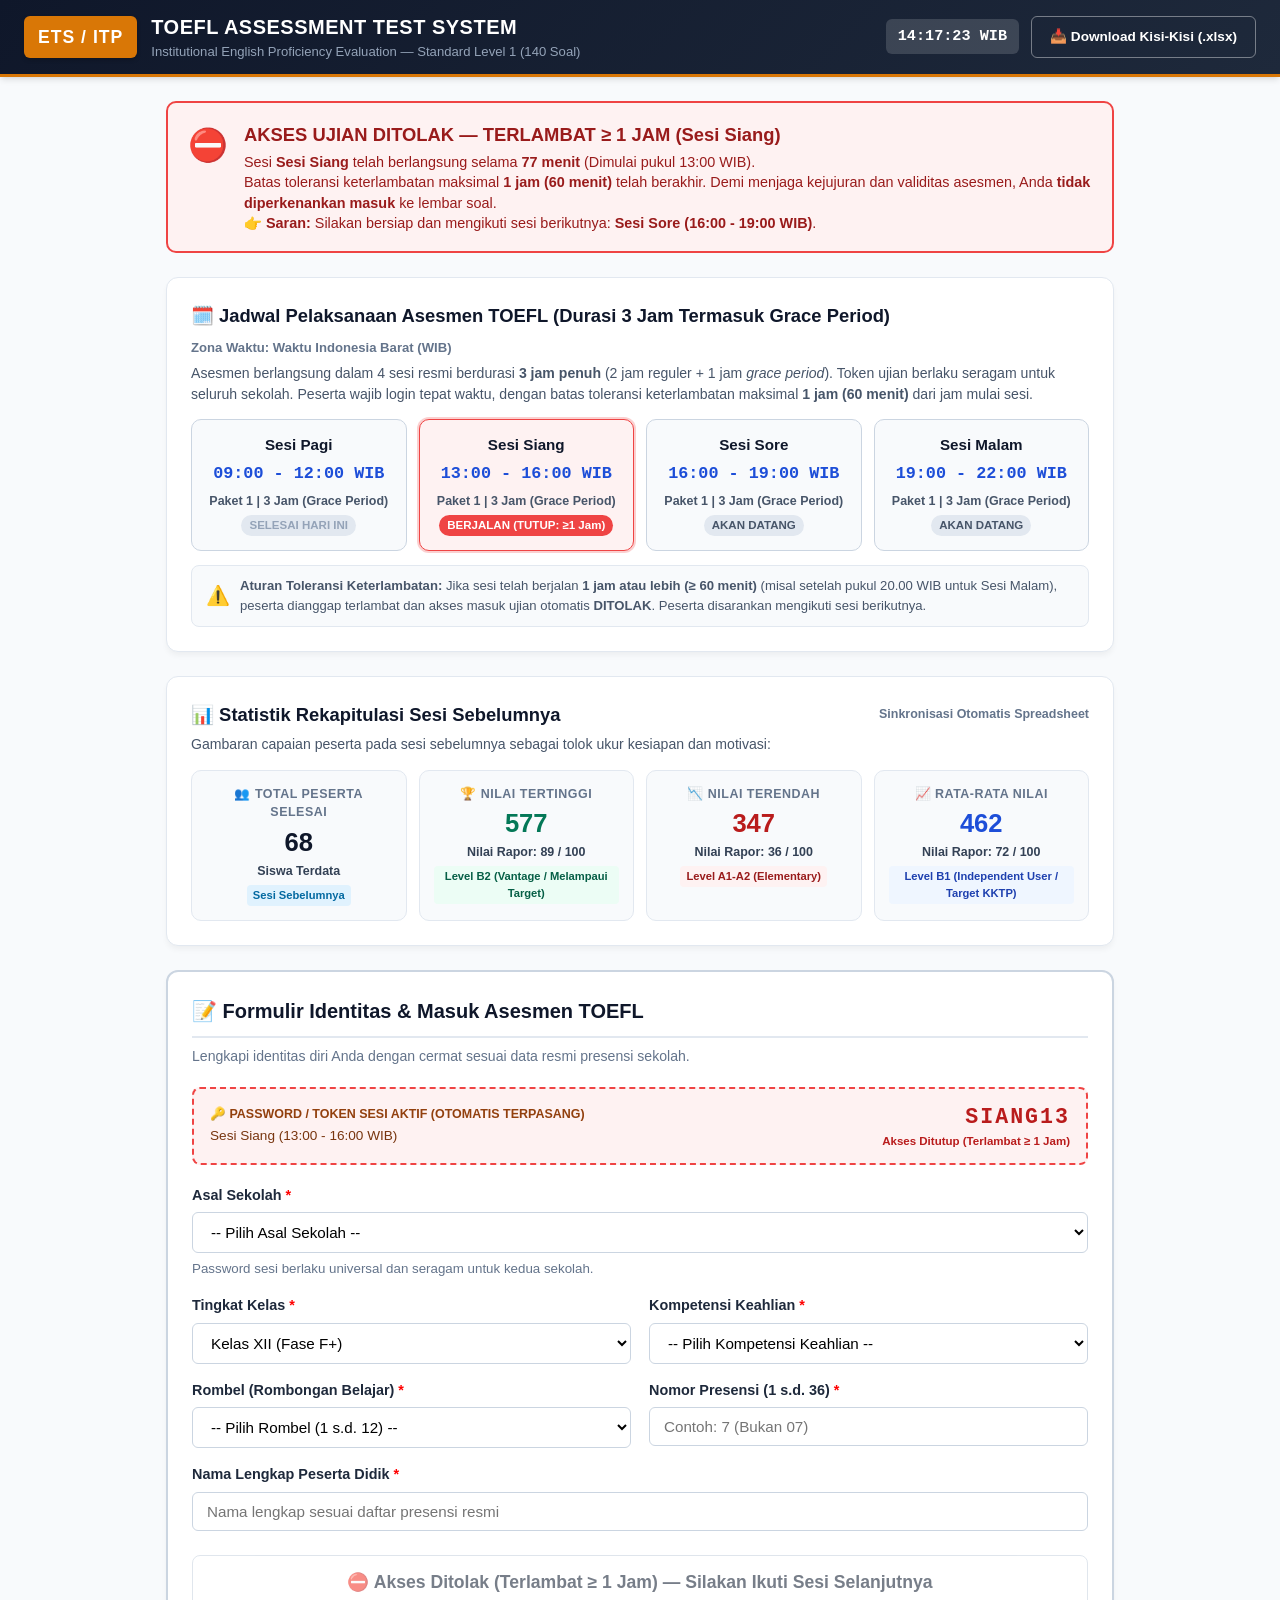
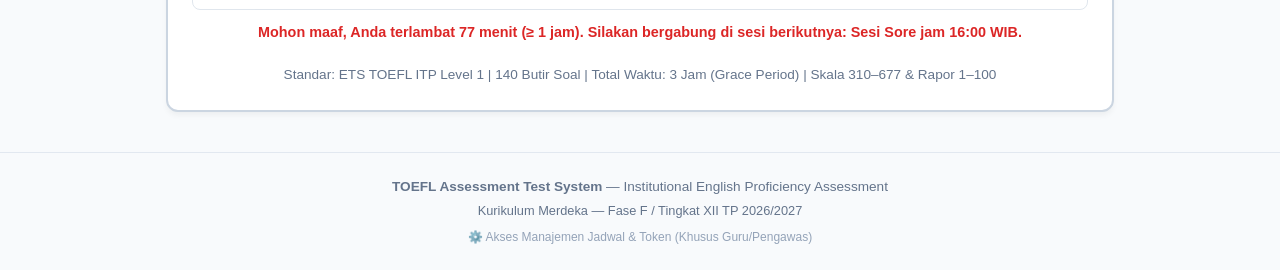
==== commit 62fb9d62: "feat: add instant auto-save, exam resume mechanism for interrupted sessions, and lock to package 1" ====
--- a/index.html
+++ b/index.html
@@ -211,6 +211,31 @@
   </header>
 
   <main class="portal-wrapper">
+
+    <!-- 0. RESUME EXAM BANNER (TAMPIL OTOMATIS JIKA HP MATI / TERPUTUS) -->
+    <div id="resume-exam-banner" style="display: none; background: linear-gradient(135deg, #065f46 0%, #047857 100%); color: white; border-radius: 12px; padding: 22px; margin-bottom: 24px; box-shadow: 0 10px 25px rgba(4,120,87,0.3); border: 2.5px solid #34d399;">
+      <div style="display: flex; align-items: center; justify-content: space-between; flex-wrap: wrap; gap: 16px;">
+        <div style="flex: 1; min-width: 280px;">
+          <div style="display: inline-block; background: #fef08a; color: #854d0e; font-size: 0.78rem; font-weight: 800; padding: 3px 10px; border-radius: 20px; text-transform: uppercase; letter-spacing: 0.5px; margin-bottom: 6px;">
+            ⚡ Sesi Ujian Berjalan Terdeteksi (HP Mati / Terputus)
+          </div>
+          <h2 style="font-size: 1.35rem; color: #ffffff; margin: 4px 0;" id="resume-student-name">
+            Lanjutkan Ujian: Nama Siswa
+          </h2>
+          <p style="font-size: 0.92rem; color: #d1fae5; line-height: 1.4;">
+            Perangkat atau browser Anda sebelumnya keluar/mati. Seluruh progres jawaban (<strong id="resume-answered-count">0</strong>/140 soal) dan sisa waktu pengerjaan (<strong id="resume-time-left">--:--</strong>) <strong>tersimpan aman di HP/komputer ini</strong>.
+          </p>
+        </div>
+        <div style="display: flex; gap: 10px; align-items: center; flex-wrap: wrap;">
+          <button type="button" onclick="executeResumeExam()" class="btn btn-gold" style="padding: 14px 22px; font-size: 1.05rem; font-weight: 800; border-radius: 8px; box-shadow: 0 4px 12px rgba(0,0,0,0.25); cursor: pointer;">
+            🔄 KLIK DI SINI UNTUK MELANJUTKAN ➔
+          </button>
+          <button type="button" onclick="resetAndStartFresh()" class="btn btn-outline" style="color: white; border-color: rgba(255,255,255,0.5); font-size: 0.8rem; padding: 10px 14px; border-radius: 8px;">
+            Mulai Ujian Baru
+          </button>
+        </div>
+      </div>
+    </div>
 
     <!-- 1. LIVE SESSION STATUS BANNER -->
     <div id="live-session-banner" class="status-banner banner-waiting">
@@ -493,14 +518,28 @@
           tokenLateCount.textContent = 'Akses Ditutup (Terlambat ≥ 1 Jam)';
           tokenLateCount.style.color = '#b91c1c';
 
-          submitBtn.disabled = true;
-          submitBtn.className = 'btn btn-outline btn-block';
-          submitBtn.style.cursor = 'not-allowed';
-          submitBtn.style.opacity = '0.6';
-          submitBtn.textContent = '⛔ Akses Ditolak (Terlambat ≥ 1 Jam) — Silakan Ikuti Sesi Selanjutnya';
-
-          noticeDiv.style.display = 'block';
-          noticeDiv.textContent = `Mohon maaf, Anda terlambat ${status.elapsedMinutes} menit (≥ 1 jam). Silakan bergabung di sesi berikutnya: ${status.nextSession ? status.nextSession.name + ' jam ' + status.nextSession.start + ' WIB' : '-'}.`;
+          if (checkResumeAvailability()) {
+            // Jika ada sesi berjalan di perangkat ini, beri akses penuh untuk melanjutkan!
+            submitBtn.disabled = false;
+            submitBtn.className = 'btn btn-gold btn-block';
+            submitBtn.style.cursor = 'pointer';
+            submitBtn.style.opacity = '1';
+            submitBtn.textContent = '🔄 Sesi Ditemukan! Klik di Sini untuk Lanjutkan Ujian ➔';
+
+            noticeDiv.style.display = 'block';
+            noticeDiv.style.color = '#047857';
+            noticeDiv.innerHTML = '⚡ <strong>Sesi berjalan Anda tersimpan aman di HP ini.</strong> Klik tombol emas di atas untuk langsung kembali ke lembar soal.';
+          } else {
+            submitBtn.disabled = true;
+            submitBtn.className = 'btn btn-outline btn-block';
+            submitBtn.style.cursor = 'not-allowed';
+            submitBtn.style.opacity = '0.6';
+            submitBtn.textContent = '⛔ Akses Ditolak (Terlambat ≥ 1 Jam) — Silakan Ikuti Sesi Selanjutnya';
+
+            noticeDiv.style.display = 'block';
+            noticeDiv.style.color = '#dc2626';
+            noticeDiv.textContent = `Mohon maaf, Anda terlambat ${status.elapsedMinutes} menit (≥ 1 jam). Silakan bergabung di sesi berikutnya: ${status.nextSession ? status.nextSession.name + ' jam ' + status.nextSession.start + ' WIB' : '-'}.`;
+          }
 
         } else {
           // MASIH BOLEH MASUK (< 1 JAM)
@@ -631,15 +670,80 @@
       }
     }
 
+    // Cek apakah ada sesi pengerjaan yang belum selesai di perangkat ini
+    function checkResumeAvailability() {
+      const savedInfo = localStorage.getItem('toefl_student_info');
+      const savedTime = localStorage.getItem('toefl_time_1');
+      const isFinished = localStorage.getItem('toefl_exam_finished_1') === 'true';
+      const savedAnswers = localStorage.getItem('toefl_answers_1');
+
+      if (savedInfo && savedTime && !isFinished) {
+        const timeLeft = parseInt(savedTime, 10);
+        if (!isNaN(timeLeft) && timeLeft > 0) {
+          try {
+            const student = JSON.parse(savedInfo);
+            let answered = 0;
+            if (savedAnswers) {
+              answered = Object.keys(JSON.parse(savedAnswers)).length;
+            }
+            const m = Math.floor(timeLeft / 60);
+            const s = timeLeft % 60;
+            const timeFormatted = `${m} menit ${s} detik`;
+
+            const banner = document.getElementById('resume-exam-banner');
+            if (banner) {
+              banner.style.display = 'block';
+              document.getElementById('resume-student-name').textContent = `Lanjutkan Ujian: ${student.nama || 'Peserta'}`;
+              document.getElementById('resume-answered-count').textContent = answered;
+              document.getElementById('resume-time-left').textContent = timeFormatted;
+            }
+            return true;
+          } catch(e) {}
+        }
+      }
+      const banner = document.getElementById('resume-exam-banner');
+      if (banner) banner.style.display = 'none';
+      return false;
+    }
+
+    // Melanjutkan Ujian yang Sedang Berjalan
+    function executeResumeExam() {
+      const savedInfo = localStorage.getItem('toefl_student_info');
+      if (!savedInfo) {
+        alert("Data identitas tidak ditemukan.");
+        return;
+      }
+      sessionStorage.setItem('toefl_student_info', savedInfo);
+      sessionStorage.setItem('toefl_package_id', '1');
+      const token = localStorage.getItem('toefl_session_password') || 'MALAM19';
+      sessionStorage.setItem('toefl_session_password', token);
+      window.location.href = 'test-toefl.html';
+    }
+
+    // Reset jika peserta ingin mulai baru
+    function resetAndStartFresh() {
+      if (confirm("Apakah Anda yakin ingin membatalkan sesi sebelumnya dan memulai dari awal? Data jawaban tersimpan pada perangkat ini akan direset.")) {
+        localStorage.removeItem('toefl_time_1');
+        localStorage.removeItem('toefl_answers_1');
+        localStorage.removeItem('toefl_flags_1');
+        localStorage.removeItem('toefl_curr_idx_1');
+        localStorage.removeItem('toefl_exam_finished_1');
+        document.getElementById('resume-exam-banner').style.display = 'none';
+        location.reload();
+      }
+    }
+
     // Eksekusi Mulai Ujian
     function handleStartExam() {
       const status = evaluateCurrentSchedule();
-      if (!status.activeSession) {
+      const isResuming = checkResumeAvailability();
+
+      if (!status.activeSession && !isResuming) {
         alert("Sesi ujian belum dibuka. Silakan tunggu hingga jam sesi dimulai!");
         return;
       }
 
-      if (status.isLate) {
+      if (status.isLate && !isResuming) {
         alert(`Akses Ditolak!\nSesi ${status.activeSession.name} telah berjalan lebih dari 1 jam (60 menit).\nBatas toleransi keterlambatan telah berakhir.\nSilakan mengikuti sesi berikutnya.`);
         return;
       }
@@ -650,8 +754,8 @@
       const rombel = document.getElementById('input-rombel').value;
       const presensi = document.getElementById('input-presensi').value.trim();
       const nama = document.getElementById('input-nama').value.trim();
-      const token = status.activeSession.token;
-      const packageId = status.activeSession.paket || "1";
+      const token = status.activeSession ? status.activeSession.token : (localStorage.getItem('toefl_session_password') || "MALAM19");
+      const packageId = "1"; // Seluruh sesi dipatok menggunakan Paket 1
 
       if (!sekolah || !tingkat || !keahlian || !rombel || !presensi || !nama) {
         alert("Harap lengkapi semua kolom identitas peserta didik!");
@@ -677,7 +781,9 @@
       localStorage.setItem('toefl_package_id', packageId);
       sessionStorage.setItem('toefl_package_id', packageId);
 
-      sessionStorage.setItem('toefl_session_name', status.activeSession.name);
+      if (status.activeSession) {
+        sessionStorage.setItem('toefl_session_name', status.activeSession.name);
+      }
 
       // Langsung masuk ke lembar ujian resmi
       window.location.href = 'test-toefl.html';
@@ -685,7 +791,8 @@
 
     // Inisialisasi Saat Halaman Dimuat
     window.addEventListener('DOMContentLoaded', () => {
-      // 1. Muat info tersimpan jika ada
+      // 1. Muat info tersimpan dan cek apakah ada sesi berjalan (resume)
+      checkResumeAvailability();
       const saved = localStorage.getItem('toefl_student_info');
       if (saved) {
         try {
